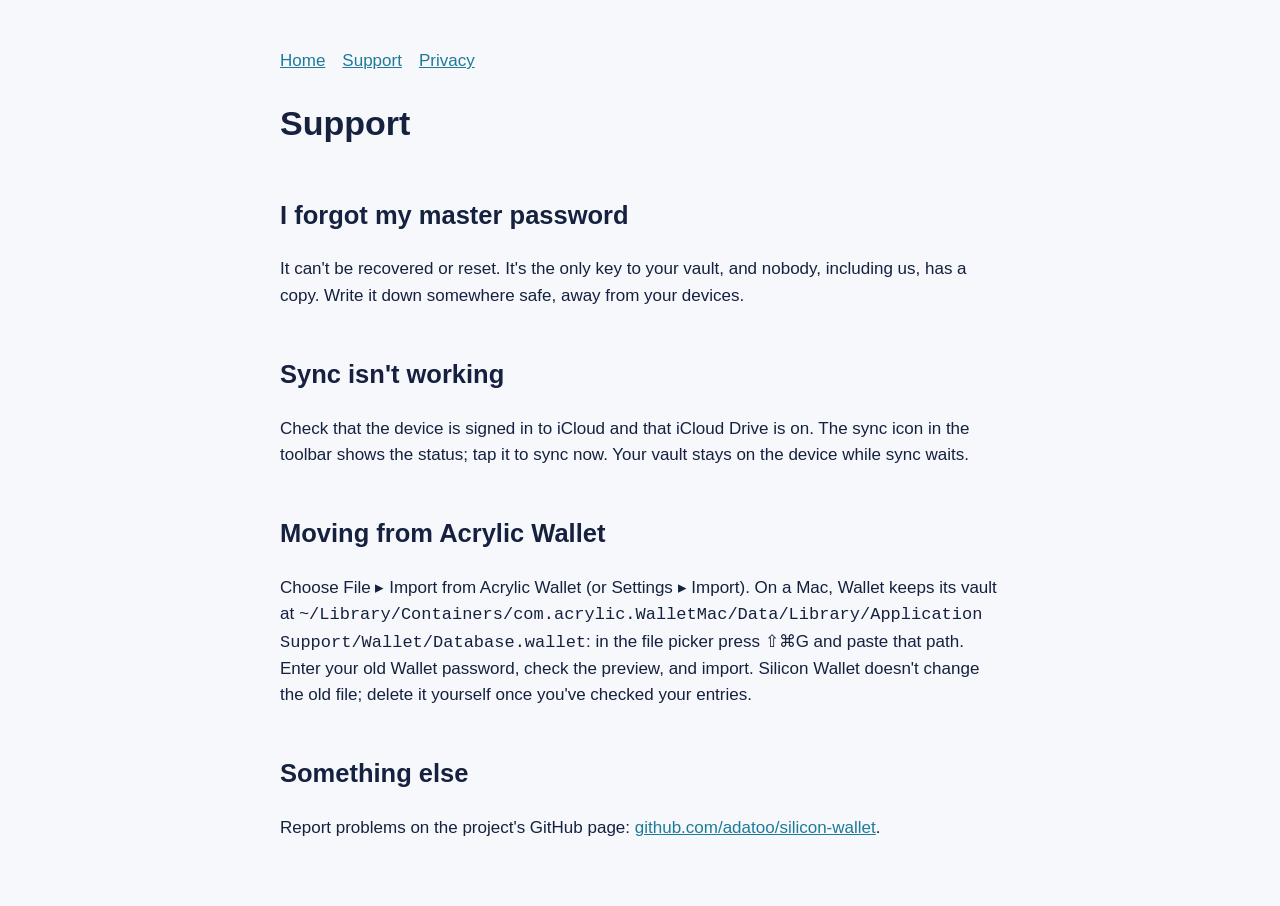
==== site/support.html @ 5042360a "feat: add the App Store listing, privacy policy and screenshots AppStore/ holds the en-GB listing te" ====
<!doctype html>
<html lang="en-GB">
<head><meta charset="utf-8"><meta name="viewport" content="width=device-width, initial-scale=1">
<title>Silicon Wallet Support</title><link rel="stylesheet" href="style.css"></head>
<body><main>
<nav><a href="index.html">Home</a><a href="support.html">Support</a><a href="privacy.html">Privacy</a></nav>
<h1>Support</h1>

<h2>I forgot my master password</h2>
<p>It can't be recovered or reset. It's the only key to your vault, and nobody, including us, has a copy. Write it down somewhere safe, away from your devices.</p>

<h2>Sync isn't working</h2>
<p>Check that the device is signed in to iCloud and that iCloud Drive is on. The sync icon in the toolbar shows the status; tap it to sync now. Your vault stays on the device while sync waits.</p>

<h2>Moving from Acrylic Wallet</h2>
<p>Choose File ▸ Import from Acrylic Wallet (or Settings ▸ Import). On a Mac, Wallet keeps its vault at <code>~/Library/Containers/com.acrylic.WalletMac/Data/Library/Application Support/Wallet/Database.wallet</code>: in the file picker press ⇧⌘G and paste that path. Enter your old Wallet password, check the preview, and import. Silicon Wallet doesn't change the old file; delete it yourself once you've checked your entries.</p>

<h2>Something else</h2>
<p>Report problems on the project's GitHub page: <a href="https://github.com/adatoo/silicon-wallet/issues">github.com/adatoo/silicon-wallet</a>.</p>
</main></body></html>
---- site/style.css ----
:root { --fg: #15213f; --muted: #51607a; --accent: #1e7a99; --bg: #f6f8fb; }
@media (prefers-color-scheme: dark) { :root { --fg: #e8eef5; --muted: #a3b2c5; --accent: #5fc8dc; --bg: #0b1424; } }
body { margin: 0; font: 17px/1.55 -apple-system, BlinkMacSystemFont, "Segoe UI", sans-serif; color: var(--fg); background: var(--bg); }
main { max-width: 720px; margin: 0 auto; padding: 48px 20px; }
h1 { font-size: 2em; margin-bottom: 0.2em; } h2 { margin-top: 1.8em; }
a { color: var(--accent); } .muted { color: var(--muted); }
nav a { margin-right: 1em; }
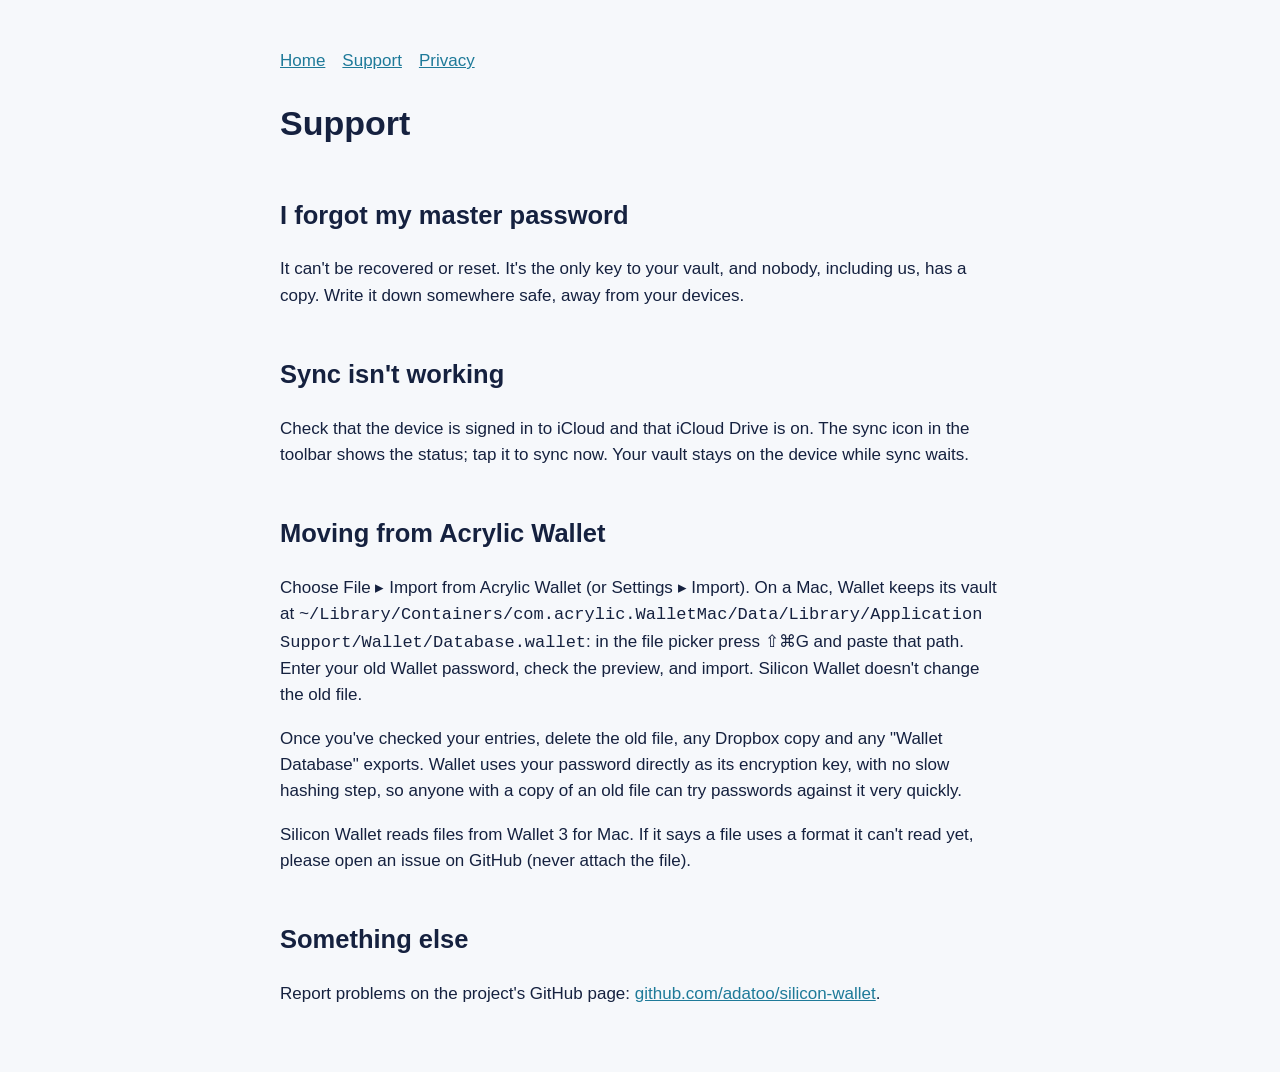
==== commit 57cc5921: "fix(import): read other Wallet files' page size and password forms The Acrylic reader now takes the " ====
--- a/site/support.html
+++ b/site/support.html
@@ -13,7 +13,9 @@
 <p>Check that the device is signed in to iCloud and that iCloud Drive is on. The sync icon in the toolbar shows the status; tap it to sync now. Your vault stays on the device while sync waits.</p>
 
 <h2>Moving from Acrylic Wallet</h2>
-<p>Choose File ▸ Import from Acrylic Wallet (or Settings ▸ Import). On a Mac, Wallet keeps its vault at <code>~/Library/Containers/com.acrylic.WalletMac/Data/Library/Application Support/Wallet/Database.wallet</code>: in the file picker press ⇧⌘G and paste that path. Enter your old Wallet password, check the preview, and import. Silicon Wallet doesn't change the old file; delete it yourself once you've checked your entries.</p>
+<p>Choose File ▸ Import from Acrylic Wallet (or Settings ▸ Import). On a Mac, Wallet keeps its vault at <code>~/Library/Containers/com.acrylic.WalletMac/Data/Library/Application Support/Wallet/Database.wallet</code>: in the file picker press ⇧⌘G and paste that path. Enter your old Wallet password, check the preview, and import. Silicon Wallet doesn't change the old file.</p>
+<p>Once you've checked your entries, delete the old file, any Dropbox copy and any "Wallet Database" exports. Wallet uses your password directly as its encryption key, with no slow hashing step, so anyone with a copy of an old file can try passwords against it very quickly.</p>
+<p>Silicon Wallet reads files from Wallet 3 for Mac. If it says a file uses a format it can't read yet, please open an issue on GitHub (never attach the file).</p>
 
 <h2>Something else</h2>
 <p>Report problems on the project's GitHub page: <a href="https://github.com/adatoo/silicon-wallet/issues">github.com/adatoo/silicon-wallet</a>.</p>
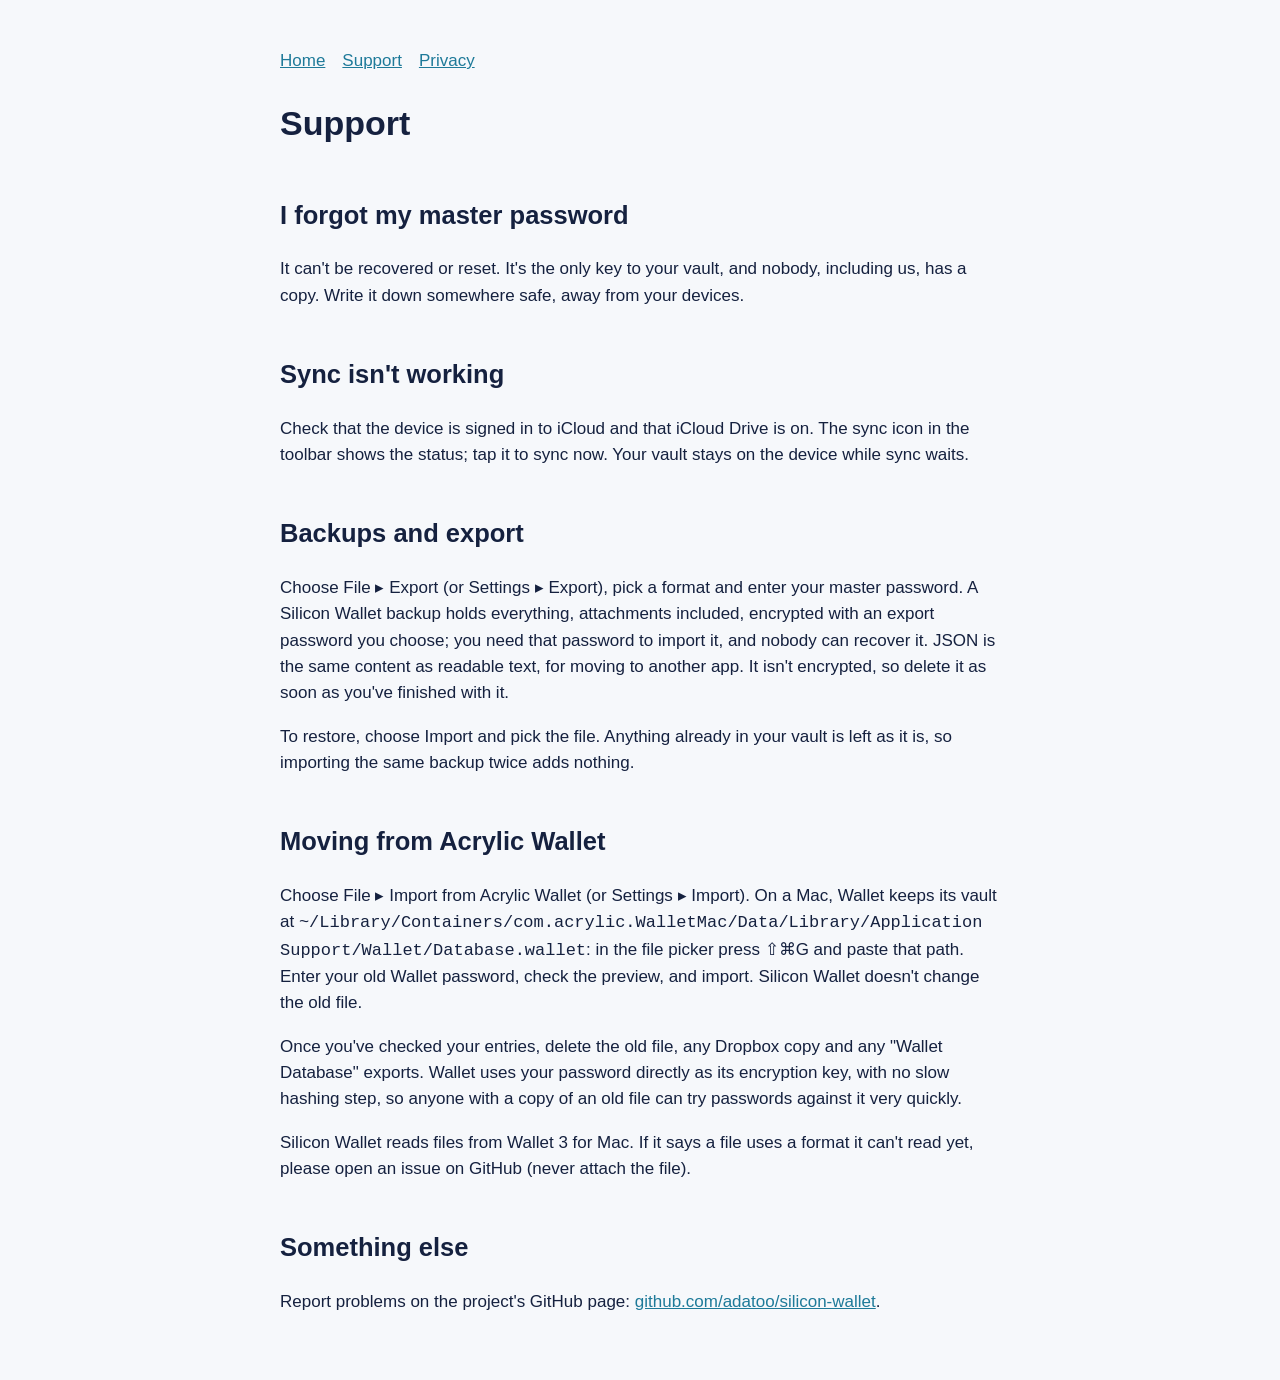
==== commit f3fd93bc: "feat(export): export and import encrypted backups and JSON Export the vault as a Silicon Wallet back" ====
--- a/site/support.html
+++ b/site/support.html
@@ -12,6 +12,10 @@
 <h2>Sync isn't working</h2>
 <p>Check that the device is signed in to iCloud and that iCloud Drive is on. The sync icon in the toolbar shows the status; tap it to sync now. Your vault stays on the device while sync waits.</p>
 
+<h2>Backups and export</h2>
+<p>Choose File ▸ Export (or Settings ▸ Export), pick a format and enter your master password. A Silicon Wallet backup holds everything, attachments included, encrypted with an export password you choose; you need that password to import it, and nobody can recover it. JSON is the same content as readable text, for moving to another app. It isn't encrypted, so delete it as soon as you've finished with it.</p>
+<p>To restore, choose Import and pick the file. Anything already in your vault is left as it is, so importing the same backup twice adds nothing.</p>
+
 <h2>Moving from Acrylic Wallet</h2>
 <p>Choose File ▸ Import from Acrylic Wallet (or Settings ▸ Import). On a Mac, Wallet keeps its vault at <code>~/Library/Containers/com.acrylic.WalletMac/Data/Library/Application Support/Wallet/Database.wallet</code>: in the file picker press ⇧⌘G and paste that path. Enter your old Wallet password, check the preview, and import. Silicon Wallet doesn't change the old file.</p>
 <p>Once you've checked your entries, delete the old file, any Dropbox copy and any "Wallet Database" exports. Wallet uses your password directly as its encryption key, with no slow hashing step, so anyone with a copy of an old file can try passwords against it very quickly.</p>
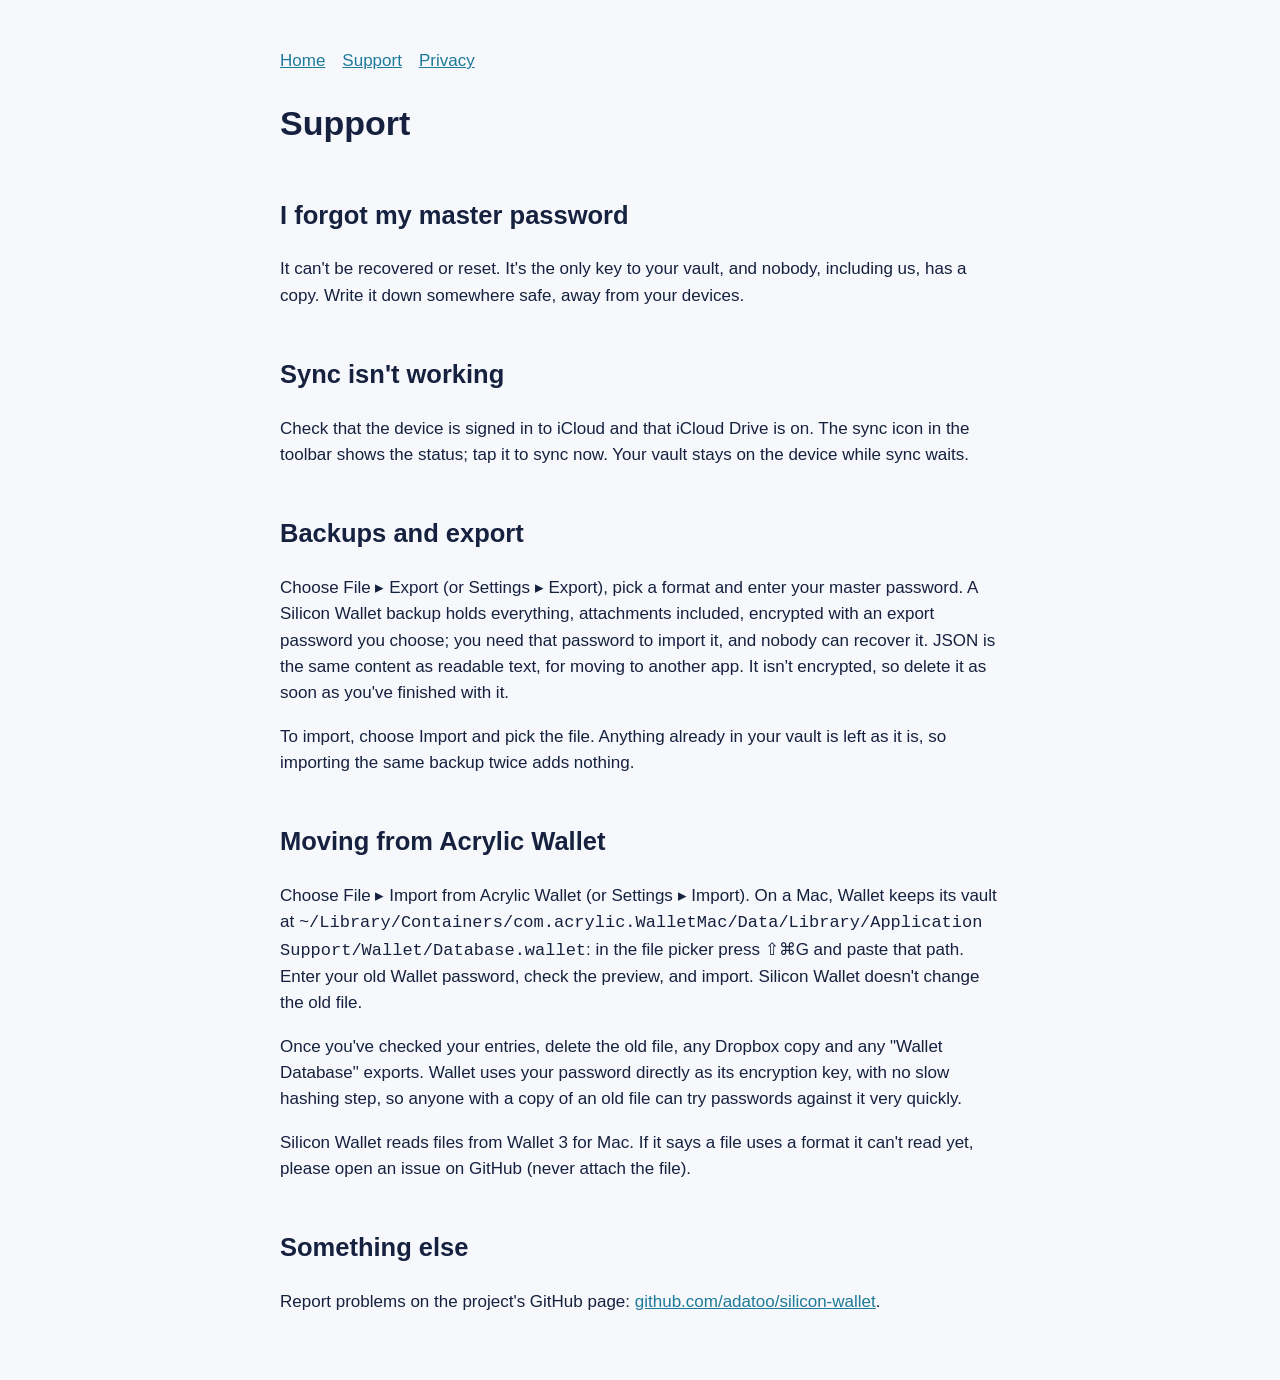
==== commit a62690a4: "docs(help): clarify backup import wording" ====
--- a/site/support.html
+++ b/site/support.html
@@ -14,7 +14,7 @@
 
 <h2>Backups and export</h2>
 <p>Choose File ▸ Export (or Settings ▸ Export), pick a format and enter your master password. A Silicon Wallet backup holds everything, attachments included, encrypted with an export password you choose; you need that password to import it, and nobody can recover it. JSON is the same content as readable text, for moving to another app. It isn't encrypted, so delete it as soon as you've finished with it.</p>
-<p>To restore, choose Import and pick the file. Anything already in your vault is left as it is, so importing the same backup twice adds nothing.</p>
+<p>To import, choose Import and pick the file. Anything already in your vault is left as it is, so importing the same backup twice adds nothing.</p>
 
 <h2>Moving from Acrylic Wallet</h2>
 <p>Choose File ▸ Import from Acrylic Wallet (or Settings ▸ Import). On a Mac, Wallet keeps its vault at <code>~/Library/Containers/com.acrylic.WalletMac/Data/Library/Application Support/Wallet/Database.wallet</code>: in the file picker press ⇧⌘G and paste that path. Enter your old Wallet password, check the preview, and import. Silicon Wallet doesn't change the old file.</p>
